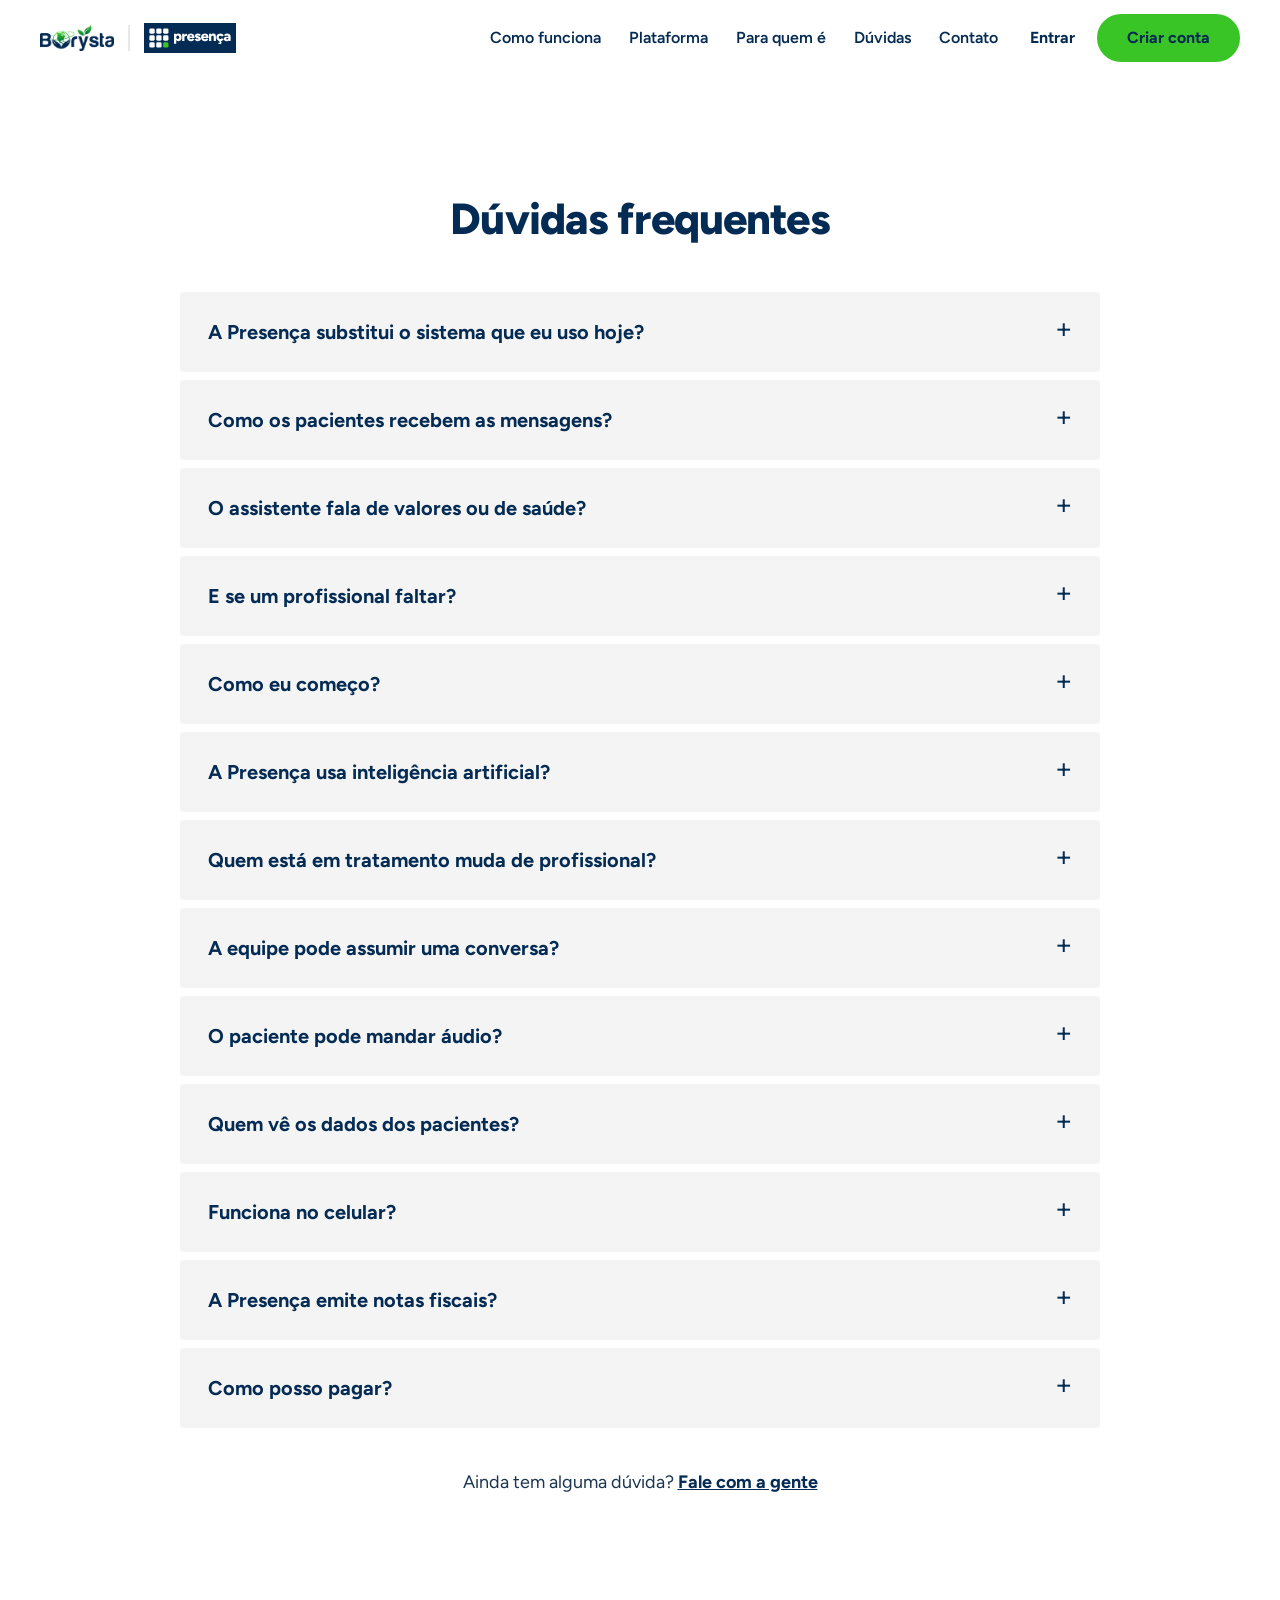
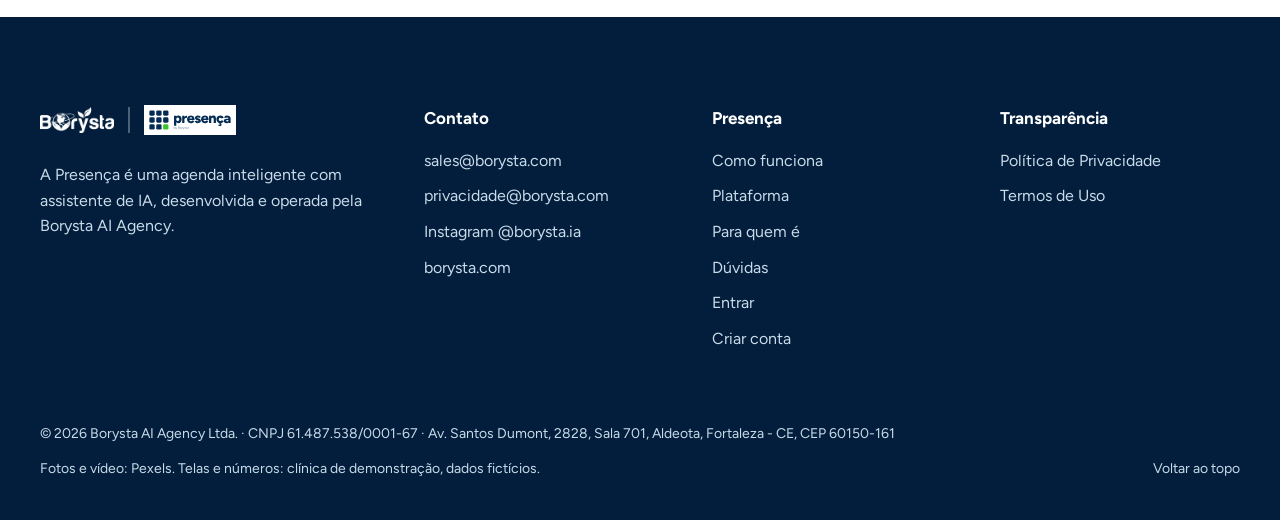
==== duvidas.html @ fab184d5 "fix(site): remove duplicate login modal and navigate directly to /app/#/login" ====
<!doctype html>
<html lang="pt-BR">
<head>
<meta charset="utf-8">
<meta name="viewport" content="width=device-width, initial-scale=1">
<title>Dúvidas frequentes, Presença</title>
<meta name="description" content="Respostas sobre a Presença, a agenda inteligente com assistente de IA da Borysta: agenda, lembretes, lista de espera, assistente, dados dos pacientes e pagamento.">
<meta name="theme-color" content="#FFFFFF">
<link rel="canonical" href="https://presenca.borysta.com/duvidas.html">
<link rel="alternate" type="text/plain" href="https://presenca.borysta.com/llms.txt" title="LLM Service Catalog Index">
<link rel="alternate" type="text/plain" href="https://presenca.borysta.com/llms-full.txt" title="LLM Complete Service Catalog">
<link rel="icon" href="assets/logo/favicon.svg" type="image/svg+xml">
<link rel="preload" href="assets/fonts/Figtree-800.woff2" as="font" type="font/woff2" crossorigin>
<link rel="preload" href="assets/fonts/Figtree-400.woff2" as="font" type="font/woff2" crossorigin>
<link rel="stylesheet" href="assets/site.css">
<script type="application/ld+json">
{
  "@context": "https://schema.org",
  "@type": "FAQPage",
  "mainEntity": [
    {
      "@type": "Question",
      "name": "A Presença substitui o sistema que eu uso hoje?",
      "acceptedAnswer": {
        "@type": "Answer",
        "text": "A Presença é a agenda da sua clínica, com mensagens e assistente. Integrações com outros sistemas vêm depois, quando a sua clínica precisar."
      }
    },
    {
      "@type": "Question",
      "name": "Como os pacientes recebem as mensagens?",
      "acceptedAnswer": {
        "@type": "Answer",
        "text": "No celular. Na véspera, cada paciente recebe o lembrete do seu horário e responde com um toque: confirmar, remarcar ou cancelar."
      }
    },
    {
      "@type": "Question",
      "name": "O assistente fala de valores ou de saúde?",
      "acceptedAnswer": {
        "@type": "Answer",
        "text": "Não. O assistente cuida só da agenda. Valores e dúvidas clínicas ficam sempre com a equipe."
      }
    },
    {
      "@type": "Question",
      "name": "E se um profissional faltar?",
      "acceptedAnswer": {
        "@type": "Answer",
        "text": "Um plano remaneja todos os atendimentos afetados. A recepção revisa e decide: aceitar, alterar ou ligar. Tratamento em andamento fica com o seu profissional."
      }
    },
    {
      "@type": "Question",
      "name": "Quem está em tratamento muda de profissional?",
      "acceptedAnswer": {
        "@type": "Answer",
        "text": "Não. Quem está em tratamento em andamento fica com o seu profissional e nunca é remarcado automaticamente."
      }
    },
    {
      "@type": "Question",
      "name": "A equipe pode assumir uma conversa?",
      "acceptedAnswer": {
        "@type": "Answer",
        "text": "Sim. Todas as conversas ficam em uma só caixa de entrada. A equipe assume qualquer conversa a qualquer momento, e cada ação do assistente pode ser desfeita com um clique."
      }
    }
  ]
}
</script>
<script src="assets/init.js"></script>
</head>
<body>
<a class="skip" href="#conteudo">Pular para o conteúdo</a>

<header class="head">
  <div class="wrap head__in">
    <a class="brand" href="./" aria-label="Presença por Borysta, início">
      <img class="brand__b" src="assets/logo/borysta.png" width="720" height="254" alt="">
      <span class="brand__sep" aria-hidden="true"></span>
      <img class="brand__p" src="assets/logo/presenca-navy.svg" width="1376" height="446" alt="">
    </a>
    <nav class="nav" aria-label="Principal">
      <a href="./#como-funciona">Como funciona</a>
      <a href="./#plataforma">Plataforma</a>
      <a href="./#para-quem">Para quem é</a>
      <a href="./#duvidas">Dúvidas</a>
      <a href="./#contato">Contato</a>
    </nav>
    <div class="head__acts">
      <a class="head__login" href="https://dev.presenca.borysta.com/app/#/login" data-app="login">Entrar</a>
      <a class="btn" href="https://dev.presenca.borysta.com/app/#/cadastro" data-app="cadastro">Criar conta</a>
      <button class="burger" type="button" aria-expanded="false" aria-controls="menu" data-burger>Menu</button>
    </div>
  </div>
  <div class="drawer" id="menu" hidden data-drawer>
    <nav class="wrap drawer__in" aria-label="Menu">
      <a href="./#como-funciona">Como funciona</a>
      <a href="./#plataforma">Plataforma</a>
      <a href="./#para-quem">Para quem é</a>
      <a href="./#duvidas">Dúvidas</a>
      <a href="./#contato">Contato</a>
      <span class="drawer__acts">
        <a class="btn btn--line" href="https://dev.presenca.borysta.com/app/#/login">Entrar</a>
        <a class="btn" href="https://dev.presenca.borysta.com/app/#/cadastro">Criar conta</a>
      </span>
    </nav>
  </div>
</header>

<main id="conteudo">

<section class="duvidas duvidas--page" aria-labelledby="duv-t">
  <div class="wrap duvidas__in">
    <h1 class="center" id="duv-t">Dúvidas frequentes</h1>
    <details>
      <summary>A Presença substitui o sistema que eu uso hoje?</summary>
      <p>A Presença é a agenda da sua clínica, com mensagens e assistente. Integrações com outros sistemas vêm depois, quando a sua clínica precisar.</p>
    </details>
    <details>
      <summary>Como os pacientes recebem as mensagens?</summary>
      <p>No celular. Na véspera, cada paciente recebe o lembrete do seu horário e responde com um toque: confirmar, remarcar ou cancelar.</p>
    </details>
    <details>
      <summary>O assistente fala de valores ou de saúde?</summary>
      <p>Não. O assistente cuida só da agenda. Valores e dúvidas clínicas ficam sempre com a equipe.</p>
    </details>
    <details>
      <summary>E se um profissional faltar?</summary>
      <p>Um plano remaneja todos os atendimentos afetados. A recepção revisa e decide: aceitar, alterar ou ligar. Tratamento em andamento fica com o seu profissional.</p>
    </details>
    <details>
      <summary>Como eu começo?</summary>
      <p>Crie a conta da clínica e configure equipe, salas e tipos de atendimento. Se preferir, fale com a gente: mostramos a plataforma para você.</p>
    </details>
    <details>
      <summary>A Presença usa inteligência artificial?</summary>
      <p>Sim. Um assistente de IA conduz as conversas de agenda pelas regras da sua clínica. Dúvidas clínicas e valores ficam sempre com a equipe.</p>
    </details>
    <details>
      <summary>Quem está em tratamento muda de profissional?</summary>
      <p>Não. Quem está em tratamento em andamento fica com o seu profissional e nunca é remarcado automaticamente.</p>
    </details>
    <details>
      <summary>A equipe pode assumir uma conversa?</summary>
      <p>Sim. Todas as conversas ficam em uma só caixa de entrada. A equipe assume qualquer conversa a qualquer momento, e cada ação do assistente pode ser desfeita com um clique.</p>
    </details>
    <details>
      <summary>O paciente pode mandar áudio?</summary>
      <p>Pode. Áudios e imagens vão para a recepção, e uma pessoa da equipe ouve e responde.</p>
    </details>
    <details>
      <summary>Quem vê os dados dos pacientes?</summary>
      <p>Cada perfil da equipe vê só a sua área, e cada ação fica registrada. Os consentimentos são guardados por finalidade, e a clínica pode exportar os seus dados a qualquer momento.</p>
    </details>
    <details>
      <summary>Funciona no celular?</summary>
      <p>Sim. A Presença funciona no celular como aplicativo, no modo claro e no modo escuro.</p>
    </details>
    <details>
      <summary>A Presença emite notas fiscais?</summary>
      <p>Não. A Presença envia ao paciente a nota fiscal da sua clínica em PDF, a partir do plano Advanced.</p>
    </details>
    <details>
      <summary>Como posso pagar?</summary>
      <p>Por Pix Automático, Pix ou boleto bancário.</p>
    </details>
    <p class="center duvidas__more">Ainda tem alguma dúvida? <a href="mailto:sales@borysta.com">Fale com a gente</a></p>
  </div>
</section>

</main>

<footer class="foot">
  <div class="wrap">
    <div class="foot__grid">
      <div class="foot__brand">
        <a class="foot__logo" href="./" aria-label="Presença por Borysta, início">
          <img src="assets/logo/borysta.png" width="720" height="254" alt="">
          <span aria-hidden="true"></span>
          <img src="assets/logo/presenca-white.svg" width="1376" height="446" alt="">
        </a>
        <p>A Presença é uma agenda inteligente com assistente de IA, desenvolvida e operada pela Borysta AI Agency.</p>
      </div>
      <div>
        <h3>Contato</h3>
        <ul>
          <li><a href="mailto:sales@borysta.com">sales@borysta.com</a></li>
          <li><a href="mailto:privacidade@borysta.com">privacidade@borysta.com</a></li>
          <li><a href="https://www.instagram.com/borysta.ia" rel="noopener">Instagram @borysta.ia</a></li>
          <li><a href="https://borysta.com">borysta.com</a></li>
        </ul>
      </div>
      <nav aria-labelledby="fp-t">
        <h3 id="fp-t">Presença</h3>
        <ul>
          <li><a href="./#como-funciona">Como funciona</a></li>
          <li><a href="./#plataforma">Plataforma</a></li>
          <li><a href="./#para-quem">Para quem é</a></li>
          <li><a href="duvidas.html" aria-current="page">Dúvidas</a></li>
          <li><a href="https://dev.presenca.borysta.com/app/#/login">Entrar</a></li>
          <li><a href="https://dev.presenca.borysta.com/app/#/cadastro">Criar conta</a></li>
        </ul>
      </nav>
      <nav aria-labelledby="ft-t">
        <h3 id="ft-t">Transparência</h3>
        <ul>
          <li><a href="politica-de-privacidade.html">Política de Privacidade</a></li>
          <li><a href="termos-de-uso.html">Termos de Uso</a></li>
        </ul>
      </nav>
    </div>
    <div class="foot__bottom">
      <p>© 2026 Borysta AI Agency Ltda. · CNPJ 61.487.538/0001-67 · Av. Santos Dumont, 2828, Sala 701, Aldeota, Fortaleza - CE, CEP 60150-161</p>
      <p>Fotos e vídeo: Pexels. Telas e números: clínica de demonstração, dados fictícios.</p>
      <p><a href="./">Voltar ao topo</a></p>
    </div>
  </div>
</footer>

<script src="assets/site.js" defer></script>
</body>
</html>
---- assets/site.css ----
/* presenca.borysta.com, round 3: the structure of a large Brazilian fintech landing page (a full navy hero with the sign-up card,
   a before and after switch, a notebook with the product, tabs, a photo with figures, a phone, questions) in the colours of
   Presença, without the ornaments on the house list of AI tells: no gradients, no box shadows, no icons, no pastel fields,
   no thin rules, no blur, no hover movement. Buttons are fully round, the drawn devices keep the corners of a device, everything else keeps a 4px corner at most.
   Headings are centred where the layout asks for it (an exception approved for this page). Figtree is served from here (LGPD). */

@font-face { font-family: Figtree; src: url(fonts/Figtree-400.woff2) format("woff2"); font-weight: 400; font-display: swap; }
@font-face { font-family: Figtree; src: url(fonts/Figtree-500.woff2) format("woff2"); font-weight: 500; font-display: swap; }
@font-face { font-family: Figtree; src: url(fonts/Figtree-600.woff2) format("woff2"); font-weight: 600; font-display: swap; }
@font-face { font-family: Figtree; src: url(fonts/Figtree-700.woff2) format("woff2"); font-weight: 700; font-display: swap; }
@font-face { font-family: Figtree; src: url(fonts/Figtree-800.woff2) format("woff2"); font-weight: 800; font-display: swap; }

:root {
  --navy: #042B54;
  --navy-deep: #021E3C;
  --blue: #2B88B3;
  --green: #39C526;
  --ink: #1C3550;
  --muted: #4E6378;
  --soft: #C9DAE8;
  --grey: #F4F4F4;
  --grey-2: #E6E9EC;
  --field: #7D8FA1;
  --device: #0E1A27;
  --r: 4px;
  --pill: 999px;
  --wrap: 1200px;
  --head: 76px;
  --ease-out: cubic-bezier(.22, 1, .36, 1);
  --ease-in-out: cubic-bezier(.76, 0, .24, 1);
}

*, *::before, *::after { box-sizing: border-box; }
html { scroll-behavior: smooth; scroll-padding-top: calc(var(--head) + 16px); -webkit-text-size-adjust: 100%; -webkit-tap-highlight-color: rgba(43, 136, 179, .18); }
body { margin: 0; font: 400 17px/1.6 Figtree, system-ui, sans-serif; color: var(--ink); background: #fff; -webkit-font-smoothing: antialiased; }
body.menu-open { overflow: hidden; }
img, video { display: block; max-width: 100%; height: auto; }
h1, h2, h3 { margin: 0; color: var(--navy); text-wrap: balance; }
p { margin: 0; text-wrap: pretty; }
a { color: inherit; }
ul, ol, dl, dd { margin: 0; padding: 0; list-style: none; }
figure { margin: 0; }
button, input { font: inherit; }
a, button, input, label, summary { touch-action: manipulation; }
[hidden] { display: none !important; }
.sr { position: absolute; width: 1px; height: 1px; overflow: hidden; clip-path: inset(50%); white-space: nowrap; }
:focus-visible { outline: 3px solid var(--green); outline-offset: 3px; }
.skip { position: absolute; left: 16px; top: -80px; z-index: 100; padding: 10px 18px; border-radius: var(--pill); background: var(--navy); color: #fff; font-weight: 700; }
.skip:focus { top: 12px; }
.wrap { width: min(100% - 48px, var(--wrap)); margin-inline: auto; }
.center { text-align: center; }

/* --- type: one scale for the page (64, 48, 32, 24, 20, 17, 14) --- */
h2 { font-size: clamp(32px, 3.4vw, 48px); line-height: 1.1; font-weight: 800; letter-spacing: -.02em; }
h2.center { max-width: 22ch; margin-inline: auto; }

/* --- buttons: fully round, one flat colour, the colour changes under the pointer and nothing moves --- */
.btn { display: inline-flex; align-items: center; justify-content: center; min-height: 48px; padding: 11px 28px; border: 2px solid var(--green); border-radius: var(--pill); background: var(--green); color: var(--navy); font-size: 16px; font-weight: 700; line-height: 1.2; text-decoration: none; white-space: nowrap; cursor: pointer; transition: background-color .2s, border-color .2s, color .2s; }
.btn:hover { border-color: var(--navy); background: var(--navy); color: #fff; }
.btn--lg { min-height: 58px; padding: 14px 40px; font-size: 18px; }
.btn--line { border-color: var(--navy); background: #fff; }
.btn--white { border-color: #fff; background: #fff; }
.btn--white:hover { border-color: var(--navy); }
.btn--navy { border-color: var(--navy); background: var(--navy); color: #fff; }
.btn--navy:hover { border-color: var(--navy-deep); background: var(--navy-deep); }
.btn--block { width: 100%; }

/* --- header: a white bar with both logos (SOP Presença), stays on top --- */
.head { position: sticky; top: 0; z-index: 40; background: #fff; }
.head__in { display: flex; align-items: center; gap: 32px; height: var(--head); }
.brand { display: flex; align-items: center; gap: 14px; flex: none; }
.brand__b { width: auto; height: 26px; }
.brand__sep { width: 2px; height: 26px; background: var(--grey-2); }
.brand__p { width: auto; height: 30px; }
.nav { display: flex; gap: 28px; margin-left: auto; }
.nav a { padding: 6px 0; font-size: 16px; font-weight: 600; color: var(--navy); text-decoration: none; transition: color .2s; }
.nav a:hover, .nav a.is-on { text-decoration: underline 3px var(--green); text-underline-offset: 8px; }
.head__acts { display: flex; align-items: center; gap: 22px; }
.head__login { font-size: 16px; font-weight: 700; color: var(--navy); text-decoration: none; transition: color .2s; }
.head__login:hover { text-decoration: underline 3px var(--green); text-underline-offset: 8px; }
.burger { display: none; min-height: 44px; padding: 0 18px; border: 2px solid var(--navy); border-radius: var(--pill); background: #fff; color: var(--navy); font-weight: 700; cursor: pointer; }
.drawer { position: fixed; inset: var(--head) 0 0; overflow: auto; overscroll-behavior: contain; background: #fff; }
.drawer__in { display: grid; gap: 4px; padding-block: 24px 40px; }
.drawer__in > a { padding: 14px 0; font-size: 22px; font-weight: 700; color: var(--navy); text-decoration: none; }
.drawer__acts { display: grid; gap: 12px; margin-top: 20px; }

/* --- hero: the navy field over the whole width, the headline and the sign-up card on the left, the film up to the right edge --- */
.hero { position: relative; overflow: hidden; background: var(--navy); }
.hero__in { position: relative; display: flex; align-items: center; min-height: clamp(620px, calc(100svh - var(--head)), 820px); padding-block: 64px; }
.hero__text { width: min(520px, 46%); }
.hero h1 { font-size: clamp(44px, 4.4vw, 64px); line-height: 1.02; font-weight: 800; letter-spacing: -.03em; color: #fff; }
.hero__sub { margin-top: 14px; font-size: 20px; font-weight: 700; color: var(--green); }
.hero__lead { margin-top: 18px; font-size: 18px; color: #fff; }
.hero__visual { position: absolute; inset: 0 0 0 50%; background: var(--navy-deep); }
.hero__video { width: 100%; height: 100%; object-fit: cover; }
.hero__pause { position: absolute; left: 24px; bottom: 24px; min-height: 44px; padding: 0 20px; border: 2px solid #fff; border-radius: var(--pill); background: var(--navy); color: #fff; font-size: 16px; font-weight: 700; cursor: pointer; transition: background-color .2s, color .2s; }
.hero__pause:hover { background: #fff; color: var(--navy); }
.signup { display: grid; gap: 14px; margin-top: 36px; padding: 28px; border-radius: var(--r); background: #fff; }
.signup__t { font-size: 24px; line-height: 1.2; letter-spacing: -.01em; }
.signup input { width: 100%; height: 56px; padding: 0 18px; border: 2px solid var(--field); border-radius: var(--r); background: #fff; color: var(--navy); font-size: 17px; transition: border-color .2s; }
.signup input:hover { border-color: var(--navy); }
.signup input:focus { outline: none; border-color: var(--green); }
.signup .btn { justify-self: start; }
.signup__note { font-size: 14px; color: var(--muted); }
.signup__note a { font-weight: 700; color: var(--navy); }

/* --- without and with: a switch over a drawn flow of three situations; without the script both flows stand one below the other --- */
.fluxo { padding-block: 120px; background: var(--grey); }
.switch { display: flex; width: min(560px, 100%); margin: 40px auto 0; padding: 4px; border: 2px solid var(--navy); border-radius: var(--pill); background: #fff; }
.switch button { flex: 1; min-height: 50px; border: 0; border-radius: var(--pill); background: transparent; color: var(--navy); font-size: 17px; font-weight: 700; cursor: pointer; transition: background-color .2s, color .2s; }
.switch button[aria-pressed="true"] { background: var(--navy); color: #fff; }
.flow { display: grid; gap: 28px; margin: 56px auto; max-width: 1040px; }
.js .flow__t { position: absolute; width: 1px; height: 1px; overflow: hidden; clip-path: inset(50%); }
.flow__t { font-size: 24px; }
.flow__row { display: grid; grid-template-columns: 170px 1fr; gap: 24px; align-items: center; }
.flow__k { font-size: 17px; font-weight: 800; color: var(--navy); }
.flow ol { display: grid; grid-template-columns: repeat(3, 1fr); gap: 44px; }
.flow li { position: relative; display: flex; align-items: center; min-height: 92px; padding: 18px 22px; border-radius: var(--r); background: #fff; font-size: 17px; font-weight: 600; line-height: 1.35; color: var(--navy); }
.flow li + li::before { content: ""; position: absolute; right: 100%; top: 50%; width: 44px; height: 2px; background: var(--field); }
.flow li.is-end { background: var(--navy); color: #fff; }
.flow--com li + li::before { background: var(--green); }
.flow--com li.is-end { background: var(--green); color: var(--navy); }

/* --- one screen for the whole clinic: the notebook and the phone, drawn flat around real screens of the click dummy --- */
.tela { padding-block: 120px; }
.tela__in { display: grid; grid-template-columns: .8fr 1.2fr; gap: 64px; align-items: center; }
.tela__text p { margin-top: 18px; font-size: 20px; }
.device { position: relative; padding: 0 6% 0 9%; }
.device__laptop { position: relative; padding: 2.4% 2.4% 3.2%; border-radius: 14px 14px 0 0; background: var(--device); }
.device__laptop img { width: 100%; }
.device__laptop::after { content: ""; position: absolute; left: -7%; right: -7%; top: 100%; height: 16px; border-radius: 0 0 14px 14px; background: #B9C4CF; }
.device__phone { position: absolute; left: 0; bottom: -28px; width: 25%; padding: 2.2%; border-radius: 26px; background: var(--device); }
.device__phone img { width: 100%; border-radius: 16px; }
.device__note { margin-top: 44px; font-size: 14px; color: var(--muted); text-align: right; }
.nutzen { display: grid; grid-template-columns: repeat(3, 1fr); gap: 24px; margin: 96px 0 64px; }
.nutzen article { padding: 28px 28px 30px; border: 1px solid rgba(43, 136, 179, .3); border-radius: var(--r); } /* taste-skill-ignore: fine frame approved by Chris for these fields, 26.10.2026 */
.nutzen__pay { grid-column: 1 / -1; }
.nutzen h3 { font-size: 24px; line-height: 1.2; }
.nutzen p { margin-top: 10px; }

/* --- inside the platform: tabs as a bar of fields, text with figures, the screen; one example message after it --- */
.plataforma { padding-block: 120px; background: var(--grey); }
.tabs { margin-top: 48px; }
.tabs__list { display: grid; grid-template-columns: repeat(8, 1fr); gap: 4px; }
.tabs__list button { min-height: 60px; padding: 10px 8px; border: 0; border-radius: var(--r) var(--r) 0 0; background: var(--grey-2); color: var(--navy); font-size: 16px; font-weight: 700; line-height: 1.2; cursor: pointer; transition: background-color .2s, color .2s; }
.tabs__list button:hover { background: #D7DCE1; }
.tabs__list button[aria-selected="true"] { background: var(--navy); color: #fff; }
.tabs__panel { display: grid; grid-template-columns: .8fr 1.4fr; gap: 56px; align-items: center; padding: 48px; background: #fff; }
.tabs__panel + .tabs__panel { margin-top: 24px; }
.js .tabs__panel + .tabs__panel { margin-top: 0; }
.tabs__text h3 { margin-bottom: 14px; font-size: 32px; line-height: 1.15; letter-spacing: -.01em; }
.figs { display: flex; flex-wrap: wrap; align-items: flex-start; gap: 22px 40px; margin-top: 30px; }
.figs div { display: flex; flex-direction: column-reverse; gap: 2px; min-width: 120px; }
.figs dt { max-width: 11em; font-size: 14px; line-height: 1.4; color: var(--muted); }
.figs dd { font-size: 32px; line-height: 1.1; font-weight: 800; color: var(--navy); white-space: nowrap; font-variant-numeric: tabular-nums; }
.toggle { display: inline-flex; margin-top: 24px; padding: 3px; border: 2px solid var(--navy); border-radius: var(--pill); }
.toggle button { min-height: 40px; padding: 0 16px; border: 0; border-radius: var(--pill); background: #fff; color: var(--navy); font-size: 14px; font-weight: 700; cursor: pointer; transition: background-color .2s, color .2s; }
.toggle button[aria-pressed="true"] { background: var(--navy); color: #fff; }
.shot { padding: 20px; background: var(--grey); }
.shot img { width: 100%; }
.figs__note { margin-top: 22px; font-size: 14px; line-height: 1.5; color: var(--muted); }.voz { display: grid; grid-template-columns: 1.3fr .7fr; gap: 48px; align-items: center; margin-top: 24px; padding: 40px 48px; background: var(--navy); }
.voz__msg { display: grid; gap: 10px; margin: 0; }
.b { max-width: 34em; padding: 14px 18px; border-radius: var(--r); font-size: 17px; line-height: 1.5; }
.b--in { background: #fff; color: var(--navy); }
.b--out { justify-self: end; background: var(--green); color: var(--navy); font-weight: 600; }
.voz figcaption { font-size: 16px; color: var(--soft); }
.voz figcaption strong { display: block; margin-bottom: 6px; font-size: 24px; line-height: 1.2; color: #fff; }

/* --- who it is for: the text with the segments on the left, a photograph on the right --- */
.quem { padding-block: 120px; }
.quem__in { display: grid; grid-template-columns: 1fr 1fr; gap: 80px; align-items: center; }
.quem__text p { margin-top: 18px; font-size: 18px; }
.quem__list { display: grid; grid-template-columns: 1fr 1fr; gap: 10px 32px; margin: 28px 0 36px; }
.quem__list li { font-size: 18px; font-weight: 700; color: var(--navy); }
.quem__photo img { width: 100%; aspect-ratio: 1000 / 1080; object-fit: cover; border-radius: var(--r); }

/* --- the figures: a photograph on the left, the counter and two figures of the demo clinic on the right, three pillars under it --- */
.numeros { padding-block: 120px; background: var(--navy); color: var(--soft); }
.numeros h2, .numeros strong { color: #fff; }
.numeros__in { display: grid; grid-template-columns: .9fr 1.1fr; gap: 80px; align-items: center; }
.numeros__photo img { width: 100%; aspect-ratio: 900 / 1000; object-fit: cover; border-radius: var(--r); }
.contador { display: grid; gap: 6px; margin-top: 40px; }
.contador__n { font-size: clamp(56px, 6vw, 88px); line-height: 1; font-weight: 800; letter-spacing: -.03em; color: var(--green); font-variant-numeric: tabular-nums; }
.contador__l { font-size: 20px; color: #fff; }
.stats { display: flex; flex-wrap: wrap; gap: 24px 64px; margin-top: 40px; }
.stats div { display: grid; gap: 4px; }
.stats dd { font-size: 48px; line-height: 1; font-weight: 800; color: #fff; font-variant-numeric: tabular-nums; }
.stats dt { max-width: 14em; font-size: 16px; }
.numeros__note { margin-top: 32px; font-size: 14px; }
.pilares { display: grid; grid-template-columns: repeat(3, 1fr); gap: 40px 56px; margin-top: 96px; text-align: center; }
.pilares strong { display: block; margin-bottom: 8px; font-size: 24px; line-height: 1.2; }

/* --- made for: the segments set as wordmarks where other pages show customer logos --- */
.marcas { padding-block: 104px; }
.marcas__t { font-size: 20px; letter-spacing: 0; text-align: center; }
.marcas__list { display: flex; flex-wrap: wrap; justify-content: center; gap: 20px 56px; margin: 40px 0 56px; }
.marcas__list li { font-size: clamp(24px, 2.4vw, 32px); font-weight: 800; letter-spacing: -.02em; color: var(--field); }

/* --- the phone: the professional's day as the click dummy shows it in a phone browser --- */
.celular { overflow: hidden; background: var(--grey); }
.celular__in { display: grid; grid-template-columns: minmax(0, 1.4fr) auto minmax(0, .6fr); gap: 64px; align-items: center; padding-top: 72px; }
.celular__text p { margin-top: 18px; font-size: 18px; }
.celular__phone { width: 300px; align-self: end; }
.device__phone--solo { position: relative; left: auto; bottom: auto; width: 100%; padding: 12px 12px 0; border-radius: 34px 34px 0 0; }
.device__phone--solo img { border-radius: 24px 24px 0 0; aspect-ratio: 780 / 1300; object-fit: cover; object-position: top; }
.celular__acts { display: grid; gap: 14px; justify-items: start; }

/* --- questions: native disclosures on grey steps, no rules --- */
.duvidas { padding-block: 120px; }
.duvidas__in { max-width: 920px; }
.duvidas h2, .duvidas h1 { margin-bottom: 48px; }
.duvidas h1 { font-size: clamp(32px, 3.4vw, 48px); line-height: 1.1; font-weight: 800; letter-spacing: -.02em; }
.duvidas details { margin-top: 8px; border-radius: var(--r); background: var(--grey); }
.duvidas summary { display: flex; justify-content: space-between; gap: 24px; padding: 24px 28px; font-size: 20px; font-weight: 700; color: var(--navy); cursor: pointer; list-style: none; }
.duvidas summary::-webkit-details-marker { display: none; }
.duvidas summary::after { content: "+"; flex: none; font-size: 28px; line-height: .9; font-weight: 400; }
.duvidas details[open] summary::after { content: "\2212"; }
.duvidas details p { padding: 0 28px 26px; max-width: 46em; font-size: 17px; }
.duvidas__all { margin-top: 40px; }
.duvidas__all + .duvidas__more { margin-top: 24px; }
.duvidas__more { margin-top: 40px; font-size: 18px; }
.duvidas__more a { font-weight: 700; color: var(--navy); }

/* --- the contact bar --- */

/* --- footer: navy, logos, three columns, the legal pages --- */
.foot { padding-block: 88px 40px; background: var(--navy-deep); color: var(--soft); font-size: 16px; }
.foot__grid { display: grid; grid-template-columns: 1.4fr 1fr 1fr 1fr; gap: 40px 48px; }
.foot__logo { display: inline-flex; align-items: center; gap: 14px; }
.foot__logo img:first-child { width: auto; height: 26px; filter: brightness(0) invert(1); }
.foot__logo span { width: 2px; height: 26px; background: rgba(255, 255, 255, .3); }
.foot__logo img:last-child { width: auto; height: 30px; }
.foot__brand p { max-width: 24em; margin-top: 22px; }
.foot h3 { margin-bottom: 16px; font-size: 17px; color: #fff; }
.foot ul { display: grid; gap: 10px; }
.foot a { color: var(--soft); text-decoration: none; transition: color .2s; }
.foot a:hover { color: #fff; text-decoration: underline; }
.foot__bottom { display: flex; flex-wrap: wrap; justify-content: space-between; gap: 12px 32px; margin-top: 72px; font-size: 14px; }

/* --- sign-up field and checkbox tokens --- */
.field { display: grid; gap: 8px; }
.field span { font-size: 14px; font-weight: 600; color: var(--navy); }
.field input { width: 100%; height: 54px; padding: 0 16px; border: 2px solid var(--field); border-radius: var(--r); background: #fff; color: var(--navy); font-size: 16px; transition: border-color .2s; }
.field input:hover { border-color: var(--navy); }
.field input:focus { outline: none; border-color: var(--green); }
.check { display: inline-flex; align-items: center; gap: 8px; }
.check input { width: 18px; height: 18px; accent-color: var(--navy); }

/* --- motion: the hero film plays in a loop (site.js, with a pause button), photographs and screens open once when they
   come into view and the counter counts up once (site.js sets .motion, .is-in and the number). Nothing is hidden without the
   script or on paper, and a wish for reduced motion shows everything at once, the film as a still, the counter at its value. --- */
@media screen and (prefers-reduced-motion: no-preference) {
  .motion [data-reveal="photo"] { clip-path: inset(0 0 100% 0); }
  .motion [data-reveal="photo"].is-in { clip-path: inset(0); transition: clip-path 1s var(--ease-in-out); }
  .motion [data-reveal="screen"] { opacity: 0; transform: translateY(32px); }
  .motion [data-reveal="screen"].is-in { opacity: 1; transform: none; transition: opacity .7s var(--ease-out), transform .9s var(--ease-out); }
  .motion .device[data-reveal].is-in .device__phone { animation: rise .9s var(--ease-out) .25s both; }
  @keyframes rise { from { opacity: 0; transform: translateY(40px); } }
}

/* --- widths --- */
@media (max-width: 1180px) {
  .nav { display: none; }
  .burger { display: inline-flex; align-items: center; }
  .head__acts { margin-left: auto; }
  .tabs__list { grid-template-columns: repeat(4, 1fr); }
}
@media (max-width: 960px) {
  .hero__visual { position: relative; inset: auto; aspect-ratio: 16 / 9; }
  .hero__in { min-height: 0; padding-block: 48px 64px; }
  .hero__text { width: 100%; max-width: 620px; }
  .fluxo, .tela, .plataforma, .quem, .numeros, .duvidas { padding-block: 88px; }
  .flow__row { grid-template-columns: 1fr; gap: 12px; }
  .tela__in, .quem__in, .numeros__in { grid-template-columns: 1fr; gap: 48px; }
  .nutzen { grid-template-columns: 1fr 1fr; margin-top: 72px; }
  .tabs__panel { grid-template-columns: 1fr; gap: 32px; padding: 32px; }
  .voz { grid-template-columns: 1fr; gap: 24px; padding: 32px; }
  .quem__photo { order: -1; }
  .numeros__photo img { aspect-ratio: 4 / 3; }
  .pilares { grid-template-columns: 1fr; text-align: left; margin-top: 72px; }
  .celular__in { grid-template-columns: 1fr auto; gap: 40px; }
  .celular__acts { grid-column: 1; grid-row: 2; padding-bottom: 72px; align-self: start; }
  .celular__phone { grid-column: 2; grid-row: 1 / 3; width: 260px; }
  .foot__grid { grid-template-columns: 1fr 1fr; }
}
@media (max-width: 720px) {
  :root { --head: 64px; }
  body { font-size: 16px; }
  .wrap { width: calc(100% - 32px); }
  .brand { gap: 10px; }
  .brand__b { height: 20px; }
  .brand__sep { height: 22px; }
  .brand__p { height: 24px; }
  .head__acts { gap: 10px; }
  .head__acts > .btn, .head__login { display: none; }
  .hero h1 { font-size: 44px; }
  .hero__sub { font-size: 18px; }
  .hero__lead { font-size: 17px; }
  .hero__pause { left: 16px; bottom: 16px; }
  .signup { padding: 22px 20px; }
  .signup .btn { justify-self: stretch; }
  .fluxo, .tela, .plataforma, .quem, .numeros, .duvidas { padding-block: 72px; }
  .switch button { font-size: 16px; }
  .flow { margin-block: 40px; gap: 32px; }
  .flow ol { grid-template-columns: 1fr; gap: 20px; }
  .flow li { min-height: 0; padding: 16px 18px; font-size: 16px; }
  .flow li + li::before { right: auto; left: 28px; top: auto; bottom: 100%; width: 2px; height: 20px; }
  .tela__text p { font-size: 18px; }
  .device { padding-left: 14%; }
  .device .device__phone { width: 30%; border-radius: 16px; }
  .device .device__phone img { border-radius: 10px; }
  .nutzen { grid-template-columns: 1fr; gap: 16px; margin: 64px 0 48px; }
  .nutzen article { padding: 22px 20px 24px; }
  .nutzen h3 { font-size: 20px; }
  .tabs__list { grid-template-columns: 1fr 1fr; }
  .tabs__list button { border-radius: var(--r); }
  .tabs__panel { padding: 24px 16px; }
  .tabs__text h3 { font-size: 24px; }
  .figs dd { font-size: 24px; }
  .shot { padding: 10px; }
  .voz { padding: 24px 16px; }
  .b { font-size: 16px; }
  .voz figcaption strong { font-size: 20px; }
  .quem__in { gap: 36px; }
  .quem__list { grid-template-columns: 1fr; }
  .contador__n { font-size: 56px; }
  .contador__l { font-size: 18px; }
  .stats dd { font-size: 32px; }
  .pilares { margin-top: 56px; gap: 28px; }
  .pilares strong { font-size: 20px; }
  .marcas { padding-block: 72px; }
  .marcas__list { gap: 12px 28px; }
  .marcas__list li { font-size: 24px; }
  .celular__in { grid-template-columns: 1fr; gap: 32px; padding-top: 64px; }
  .celular__acts { grid-row: auto; padding-bottom: 0; justify-items: stretch; }
  .celular__phone { grid-column: auto; grid-row: auto; justify-self: center; width: 240px; }
  .duvidas summary { padding: 20px; font-size: 18px; }
  .duvidas details p { padding: 0 20px 22px; font-size: 16px; }
  .foot { padding-top: 64px; }
  .foot__grid { grid-template-columns: 1fr; }
}
@media print {
  .head, .hero__visual, .switch { display: none !important; }
  .hero, .numeros, .foot { background: #fff; }
  .hero h1, .hero__lead, .numeros h2, .numeros strong, .contador__l, .stats dd { color: var(--navy); }
}
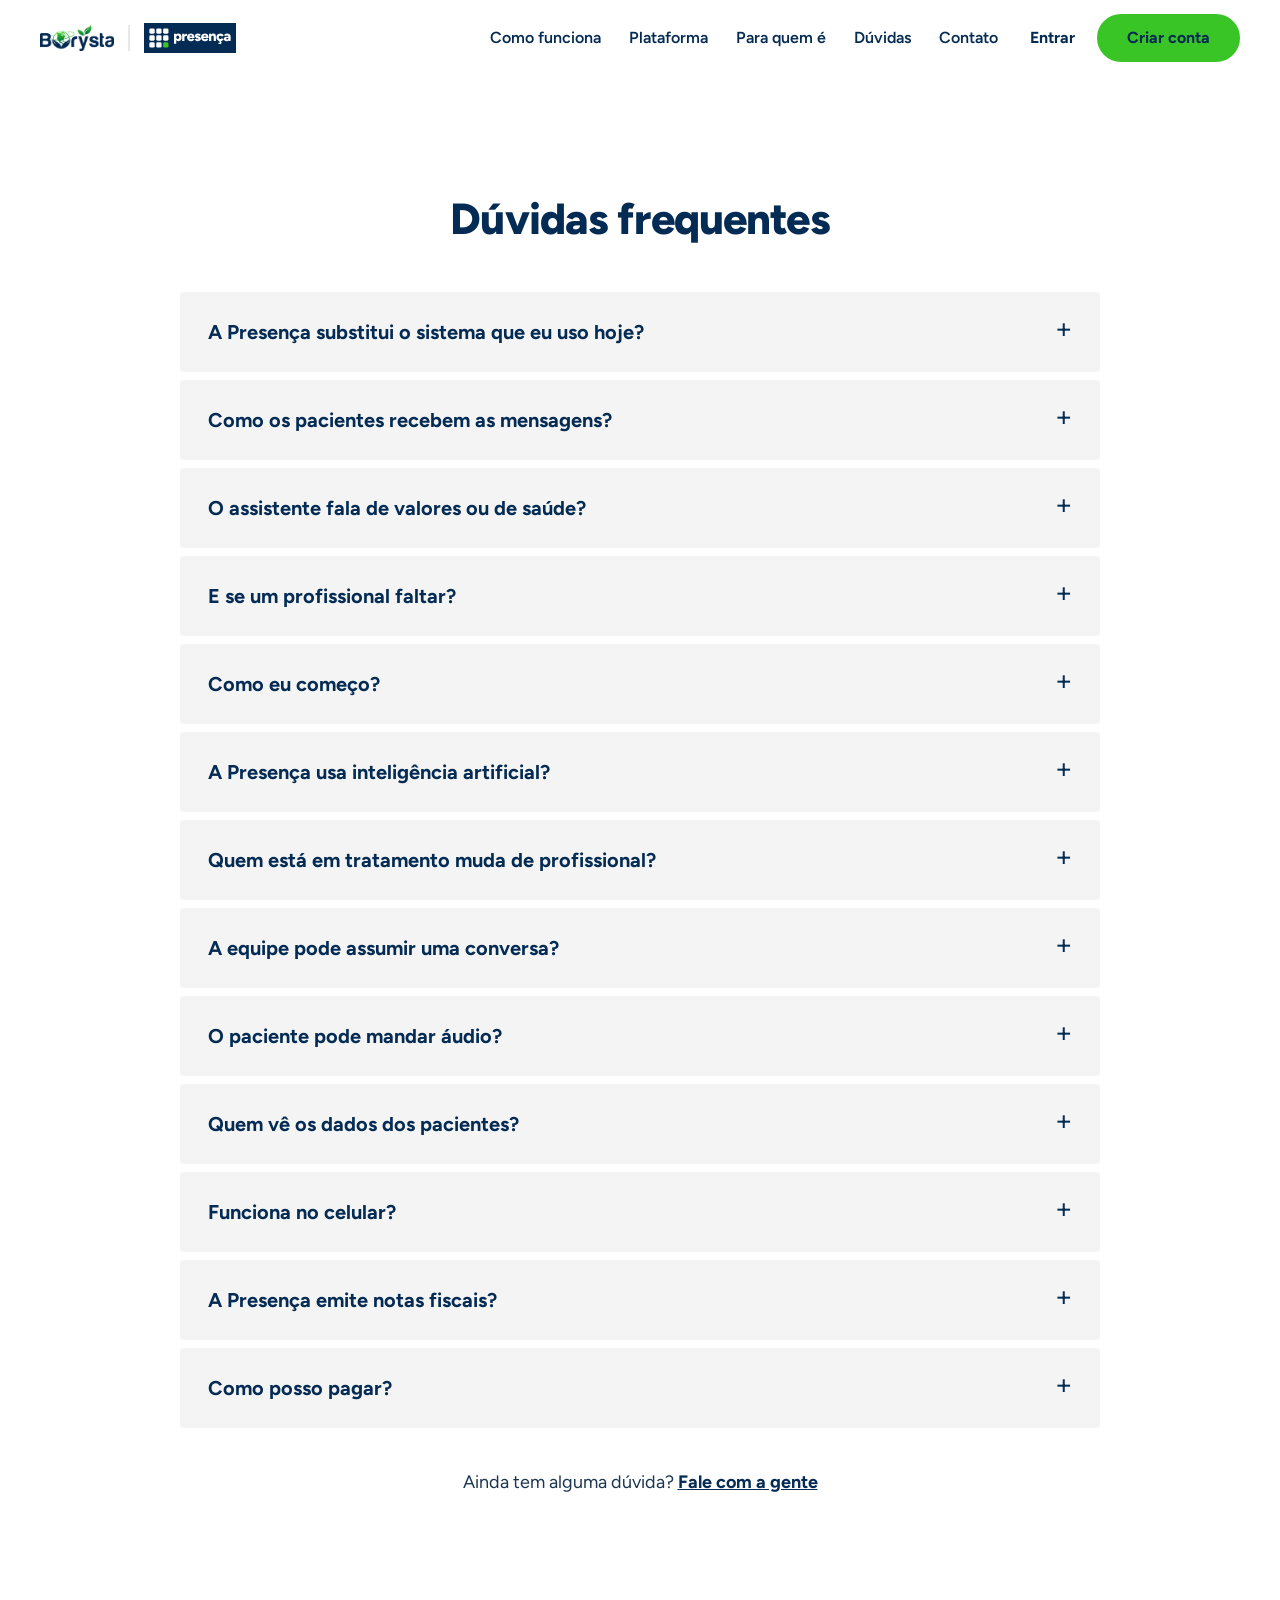
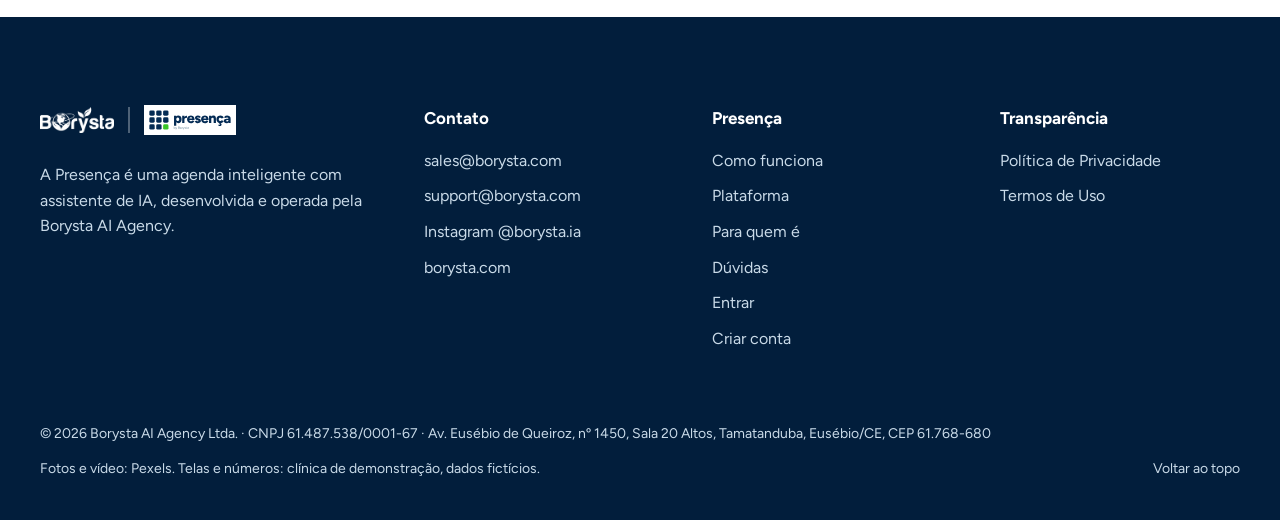
==== commit dbedcb85: "feat(legal): publish v2.0 terms dpa privacy pages and align eusebio corporate info" ====
--- a/duvidas.html
+++ b/duvidas.html
@@ -187,7 +187,7 @@
         <h3>Contato</h3>
         <ul>
           <li><a href="mailto:sales@borysta.com">sales@borysta.com</a></li>
-          <li><a href="mailto:privacidade@borysta.com">privacidade@borysta.com</a></li>
+          <li><a href="mailto:support@borysta.com">support@borysta.com</a></li>
           <li><a href="https://www.instagram.com/borysta.ia" rel="noopener">Instagram @borysta.ia</a></li>
           <li><a href="https://borysta.com">borysta.com</a></li>
         </ul>
@@ -212,7 +212,7 @@
       </nav>
     </div>
     <div class="foot__bottom">
-      <p>© 2026 Borysta AI Agency Ltda. · CNPJ 61.487.538/0001-67 · Av. Santos Dumont, 2828, Sala 701, Aldeota, Fortaleza - CE, CEP 60150-161</p>
+      <p>© 2026 Borysta AI Agency Ltda. · CNPJ 61.487.538/0001-67 · Av. Eusébio de Queiroz, nº 1450, Sala 20 Altos, Tamatanduba, Eusébio/CE, CEP 61.768-680</p>
       <p>Fotos e vídeo: Pexels. Telas e números: clínica de demonstração, dados fictícios.</p>
       <p><a href="./">Voltar ao topo</a></p>
     </div>
--- a/assets/site.css
+++ b/assets/site.css
@@ -236,6 +236,40 @@
 .foot a { color: var(--soft); text-decoration: none; transition: color .2s; }
 .foot a:hover { color: #fff; text-decoration: underline; }
 .foot__bottom { display: flex; flex-wrap: wrap; justify-content: space-between; gap: 12px 32px; margin-top: 72px; font-size: 14px; }
+.foot--slim { padding-block: 40px; }
+.foot--slim .foot__bottom { margin-top: 0; align-items: center; }
+.foot__legal { display: flex; flex-wrap: wrap; gap: 12px 24px; }
+
+/* --- legal pages: flat, high-contrast typography, generous measure, semantic tables --- */
+.page-legal { min-height: 100svh; display: flex; flex-direction: column; }
+.page-legal main { flex: 1; }
+.legal { padding-block: 64px 96px; }
+.legal__in { max-width: 860px; }
+.legal__eyebrow { margin-bottom: 10px; font-size: 14px; font-weight: 700; letter-spacing: .04em; text-transform: uppercase; color: var(--blue); }
+.legal h1 { font-size: clamp(32px, 3.4vw, 48px); line-height: 1.1; font-weight: 800; letter-spacing: -.02em; }
+.legal__lead { margin-top: 18px; max-width: 44em; font-size: 18px; color: var(--muted); }
+.legal__meta { margin-top: 28px; padding: 20px 24px; border-radius: var(--r); background: var(--grey); display: grid; gap: 6px; font-size: 15px; }
+.legal__meta strong { color: var(--navy); }
+.legal__nav { display: flex; flex-wrap: wrap; gap: 12px; margin-top: 24px; }
+.legal__doc { margin-top: 48px; }
+.legal__doc h2 { margin-top: 56px; font-size: clamp(24px, 2.4vw, 32px); line-height: 1.18; }
+.legal__doc h3 { margin-top: 32px; font-size: 20px; line-height: 1.25; }
+.legal__doc p { margin-top: 14px; max-width: 48em; }
+.legal__doc ul { margin-top: 14px; padding-left: 22px; display: grid; gap: 8px; max-width: 48em; list-style: disc; }
+.legal__doc ol { margin-top: 14px; padding-left: 22px; display: grid; gap: 8px; max-width: 48em; list-style: decimal; }
+.legal__box { margin-top: 28px; padding: 24px; border-radius: var(--r); background: var(--grey); }
+.legal__box h3 { margin-top: 0; }
+.legal__table-wrap { overflow-x: auto; margin-block: 20px; border-radius: var(--r); }
+.legal table { width: 100%; border-collapse: collapse; font-size: 15px; text-align: left; }
+.legal th { padding: 14px 16px; background: var(--navy); color: #fff; font-weight: 700; }
+.legal td { padding: 14px 16px; vertical-align: top; }
+.legal tbody tr:nth-child(even) td { background: var(--grey); }
+.legal__actions { display: flex; flex-wrap: wrap; gap: 14px; margin-top: 48px; }
+@media (max-width: 720px) {
+  .legal { padding-block: 44px 64px; }
+  .legal__meta, .legal__box { padding: 18px 16px; }
+  .legal th, .legal td { padding: 12px; font-size: 14px; }
+}
 
 /* --- sign-up field and checkbox tokens --- */
 .field { display: grid; gap: 8px; }
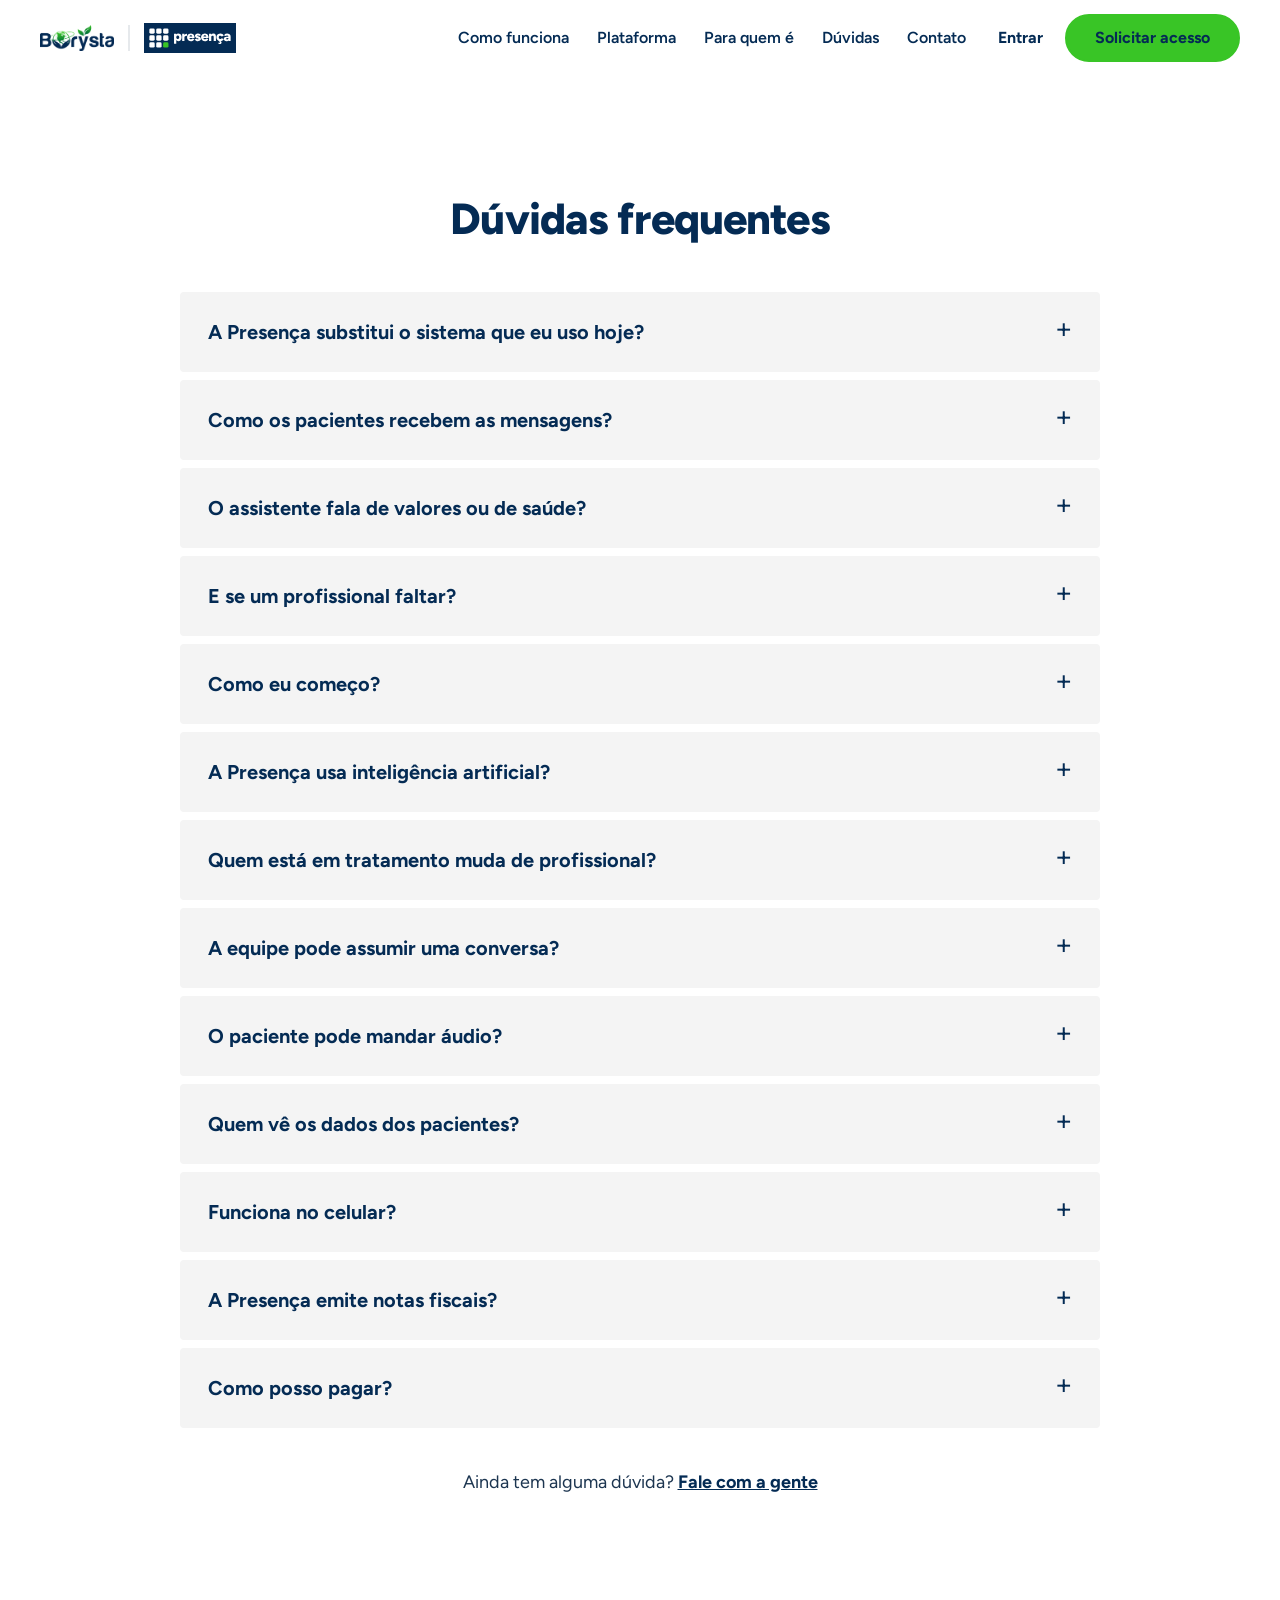
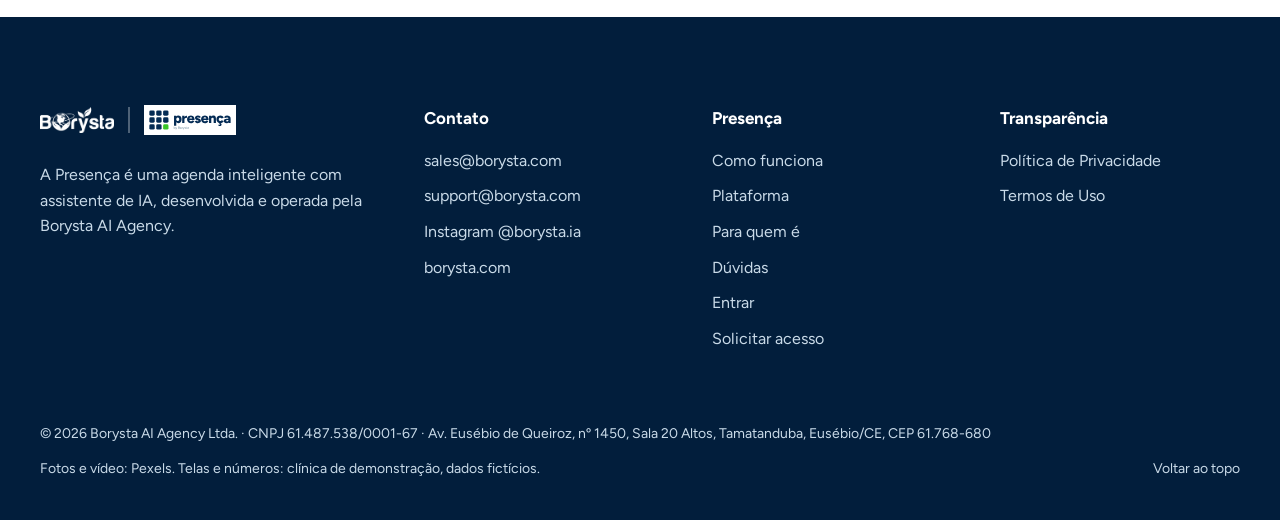
==== commit 8e509ae8: "feat(cta): align landing and FAQ CTAs with assisted pilot onboarding" ====
--- a/duvidas.html
+++ b/duvidas.html
@@ -90,7 +90,7 @@
     </nav>
     <div class="head__acts">
       <a class="head__login" href="https://dev.presenca.borysta.com/app/#/login" data-app="login">Entrar</a>
-      <a class="btn" href="https://dev.presenca.borysta.com/app/#/cadastro" data-app="cadastro">Criar conta</a>
+      <a class="btn" href="https://dev.presenca.borysta.com/app/#/cadastro" data-app="cadastro">Solicitar acesso</a>
       <button class="burger" type="button" aria-expanded="false" aria-controls="menu" data-burger>Menu</button>
     </div>
   </div>
@@ -103,7 +103,7 @@
       <a href="./#contato">Contato</a>
       <span class="drawer__acts">
         <a class="btn btn--line" href="https://dev.presenca.borysta.com/app/#/login">Entrar</a>
-        <a class="btn" href="https://dev.presenca.borysta.com/app/#/cadastro">Criar conta</a>
+        <a class="btn" href="https://dev.presenca.borysta.com/app/#/cadastro">Solicitar acesso</a>
       </span>
     </nav>
   </div>
@@ -132,7 +132,7 @@
     </details>
     <details>
       <summary>Como eu começo?</summary>
-      <p>Crie a conta da clínica e configure equipe, salas e tipos de atendimento. Se preferir, fale com a gente: mostramos a plataforma para você.</p>
+      <p>Solicite o acesso da clínica pelo site ou em <a href="mailto:sales@borysta.com">sales@borysta.com</a>. Nossa equipe acompanha a ativação inicial da conta, agenda, equipe e salas com você.</p>
     </details>
     <details>
       <summary>A Presença usa inteligência artificial?</summary>
@@ -200,7 +200,7 @@
           <li><a href="./#para-quem">Para quem é</a></li>
           <li><a href="duvidas.html" aria-current="page">Dúvidas</a></li>
           <li><a href="https://dev.presenca.borysta.com/app/#/login">Entrar</a></li>
-          <li><a href="https://dev.presenca.borysta.com/app/#/cadastro">Criar conta</a></li>
+          <li><a href="https://dev.presenca.borysta.com/app/#/cadastro">Solicitar acesso</a></li>
         </ul>
       </nav>
       <nav aria-labelledby="ft-t">
